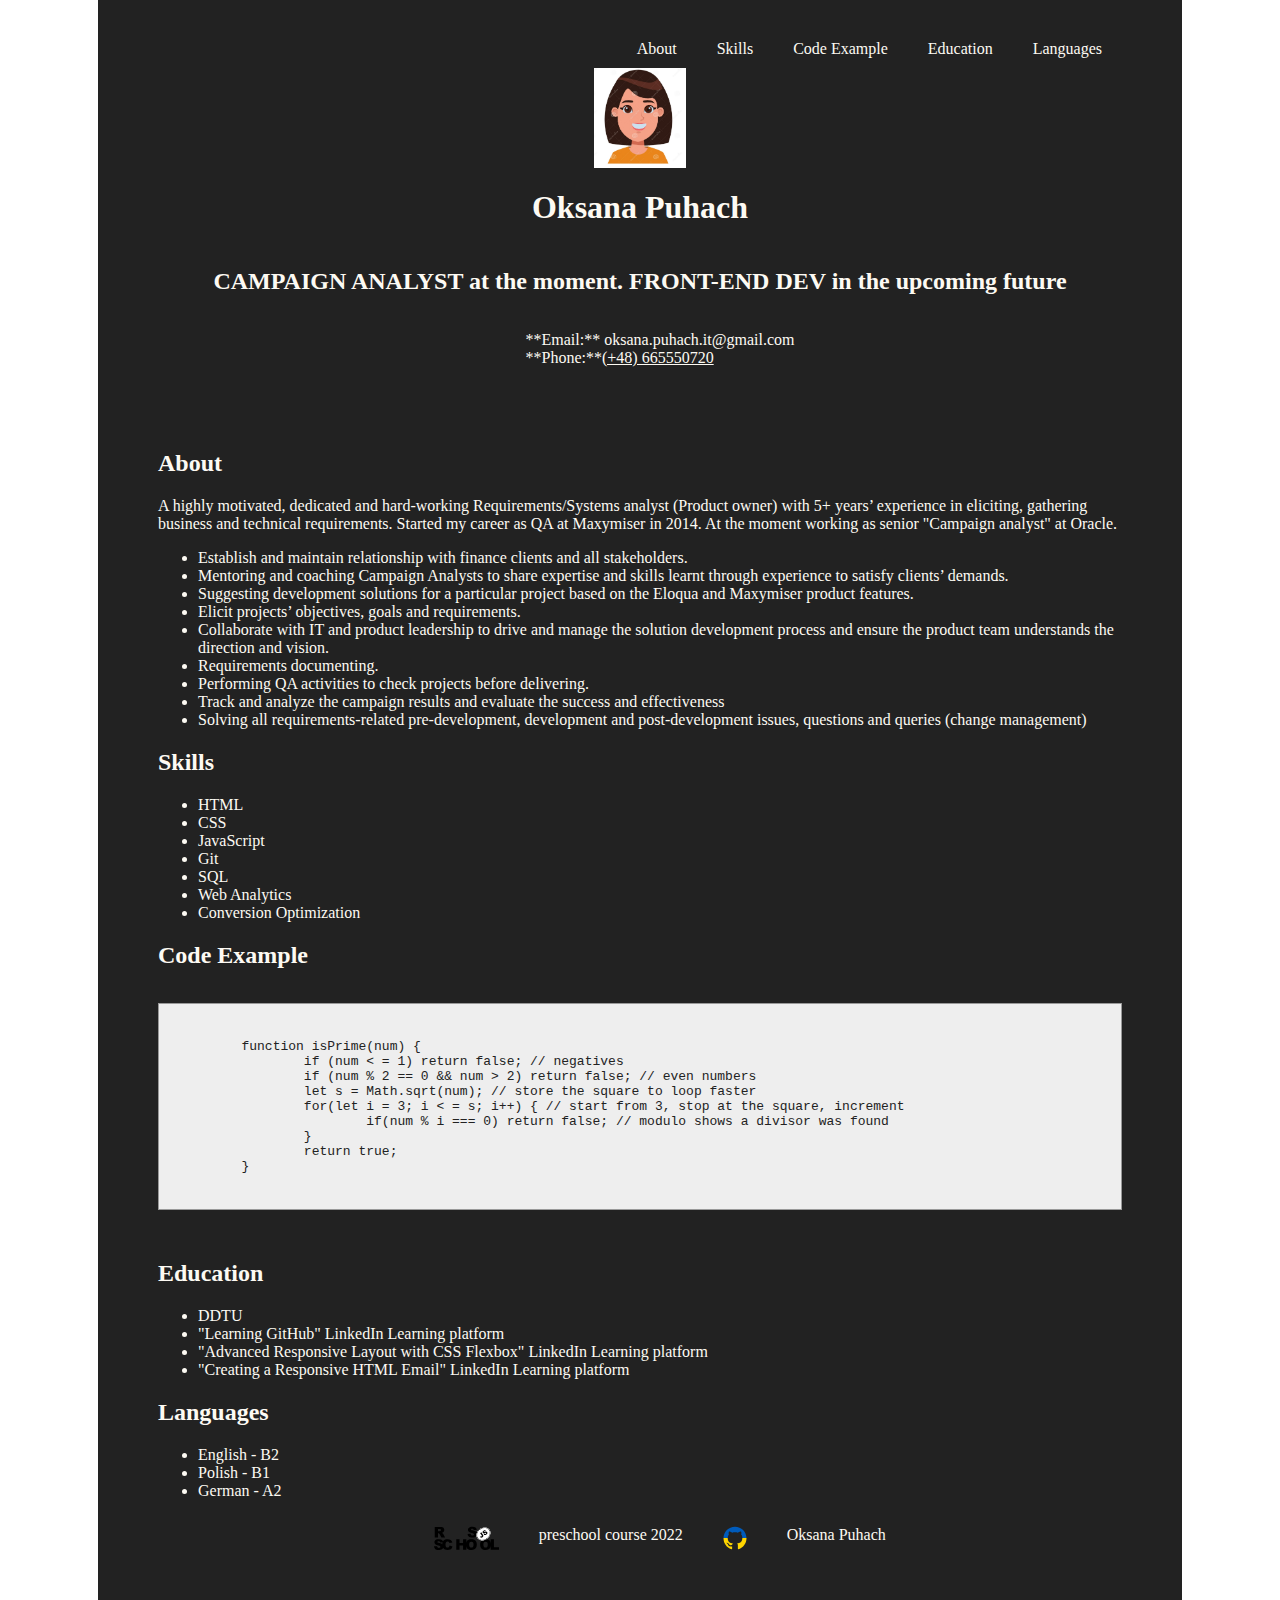
==== index.html @ c7b12337 "feat: fix issues" ====
<!DOCTYPE html>
<html lang="en-US">
	<head>
		<title>Oksana Puhach RSSCHOOL-CV</title>
		<link rel="stylesheet" href="css/style.css">
	<meta charset="UTF-8">
	<meta name="viewport" content="width=device-width, initial-scale=1.0">
	</head>
	<body>
		<div class="wrapper">
			<header>
				<nav class="header">
					<ul class="navigation">
						<li><a aria-label="about" aria-hidden="true" href="#about">About</a></li>
						<li><a aria-label="skills" aria-hidden="true" href="#skills">Skills</a></li>
						<li><a aria-label="code_example" aria-hidden="true" href="#code_example">Code Example</a></li>
						<li><a aria-label="education" aria-hidden="true" href="#education">Education</a></li>
						<li><a aria-label="languages" aria-hidden="true" href="#languages">Languages</a></li>
					</ul>
				</nav>
				<section class="print">
					<img alt="avatar" src="img/avatar.jpg" height="100">
					<h1>Oksana Puhach</h1>
					<h2>CAMPAIGN ANALYST at the moment. FRONT-END DEV in the upcoming future</h2>
			<ul class="contacts">
				<li>**Email:** oksana.puhach.it@gmail.com</li>
				<li>**Phone:**<a class="underline" href="callto:+48665550720">(+48) 665550720</a></li>
			</ul>
				</section>
			</header>
			<main>
					<section class="about">
						<h2><a arial-label="about" aria-hidden="true" id="about">About</a></h2>
						<p>A highly motivated, dedicated and hard-working Requirements/Systems analyst (Product owner) with 5+ years’ experience in eliciting, gathering business and technical requirements. Started my career as QA at Maxymiser in 2014. At the moment working as senior "Campaign analyst" at Oracle.</p>
						<ul>
							<li>Establish and maintain relationship with finance clients and all stakeholders.</li>
							<li>Mentoring and coaching Campaign Analysts to share expertise and skills learnt through experience to satisfy clients’ demands.</li>
							<li>Suggesting development solutions for a particular project based on the Eloqua and Maxymiser product features.</li>
							<li>Elicit projects’ objectives, goals and requirements.</li>
							<li>Collaborate with IT and product leadership to drive and manage the solution development process and ensure the product team understands the direction and vision.</li>
							<li>Requirements documenting. </li>
							<li>Performing QA activities to check projects before delivering. </li>
							<li>Track and analyze the campaign results and evaluate the success and effectiveness </li>
							<li>Solving all requirements-related pre-development, development and post-development issues, questions and queries (change management)</li>
						</ul>
					</section>
					<section class="skills">
						<h2><a aria-label="skills" aria-hidden="true" id="skills">Skills</a></h2>
						<ul>
							<li>HTML</li>
							<li>CSS</li>
							<li>JavaScript</li>
							<li>Git</li>
							<li>SQL</li>
							<li>Web Analytics</li>
							<li>Conversion Optimization</li>
						</ul>
					</section>
					<section class="code_example">
						<h2><a aria-label="code_example" aria-hidden="true" id="code_example">Code Example</a></h2>
	<pre>
		<code>
	function isPrime(num) {
		if (num &lt; = 1) return false; // negatives
		if (num % 2 == 0 && num > 2) return false; // even numbers
		let s = Math.sqrt(num); // store the square to loop faster
		for(let i = 3; i &lt; = s; i++) { // start from 3, stop at the square, increment
			if(num % i === 0) return false; // modulo shows a divisor was found
		}
		return true;
	}
								</code>
							</pre>
					</section>
					<section class="Education">
						<h2><a aria-label="education" aria-hidden="true" id="education">Education</a></h2>
						<ul>
							<li>DDTU</li>
							<li>"Learning GitHub" LinkedIn Learning platform</li>
							<li>"Advanced Responsive Layout with CSS Flexbox" LinkedIn Learning platform</li>
							<li>"Creating a Responsive HTML Email" LinkedIn Learning platform</li>
						</ul>
					</section>
					<section class="Languages">
						<h2><a aria-label="languages" aria-hidden="true" id="languages">Languages</a></h2>
						<ul>
							<li>English - B2</li>
							<li>Polish - B1</li>
							<li>German - A2</li>
						</ul>
					</section>
			</main>
			<footer>
				<ul>
					<li>
						<a  aria-hidden="true" href="https://rs.school/js/" class="footer__link"> <img src="img/rs_school_js.svg" height="24" alt="rs_school_logo"></a>
					</li>
					<li>
						<a href="https://rs.school/js/" class="footer__link">  preschool course 2022</a>
					</li>
					<li>
						<a aria-hidden="true" href="https://github.com/OksanaPugach"><svg xmlns="http://www.w3.org/2000/svg" width="24" height="24" fill="none" class="d-block mt-3 ml-3"><rect x=".75" y="1.275" width="22.5" height="22.5" rx="11.25"></rect><mask id="a" style="mask-type:alpha" maskUnits="userSpaceOnUse" x="0" y="0" width="24" height="24"><path fill-rule="evenodd" clip-rule="evenodd" d="M12 .75C5.646.75.5 5.896.5 12.25c0 5.089 3.292 9.387 7.863 10.91.575.101.79-.244.79-.546 0-.273-.014-1.178-.014-2.142-2.889.532-3.636-.704-3.866-1.35-.13-.331-.69-1.352-1.18-1.625-.402-.216-.977-.748-.014-.762.906-.014 1.553.834 1.769 1.179 1.035 1.74 2.688 1.25 3.349.948.1-.747.402-1.25.733-1.538-2.559-.287-5.232-1.279-5.232-5.678 0-1.25.445-2.285 1.178-3.09-.115-.288-.517-1.467.115-3.048 0 0 .963-.302 3.163 1.179.92-.259 1.897-.388 2.875-.388.977 0 1.955.13 2.875.388 2.2-1.495 3.162-1.179 3.162-1.179.633 1.581.23 2.76.115 3.048.733.805 1.179 1.825 1.179 3.09 0 4.413-2.688 5.39-5.247 5.678.417.36.776 1.05.776 2.128 0 1.538-.014 2.774-.014 3.162 0 .302.216.662.79.547 4.543-1.524 7.835-5.837 7.835-10.911C23.5 5.896 18.354.75 12 .75Z" fill="#fff"></path></mask><g mask="url(#a)"><path fill="#005BBB" d="M0 0h24v12H0z"></path><path fill="#FFD500" d="M0 12h24v12H0z"></path></g></svg></a>
					</li>
					<li>
						<a href="https://github.com/OksanaPugach">Oksana Puhach</a>
					</li>
				</ul>
			</footer>
		</div>
	</body>
</html>
---- css/style.css ----
body{
	margin:0;
	padding:0;
	color:#fdfaf3;
}

.wrapper{
	width:964px;
	background-color: #222;
	margin:0 auto;
	padding:30px 60px;
}
.print{
	display:flex;
	flex-direction:column;
	align-items: center;

}
header{

	height:400px;
	color:#fdfaf3;

}

nav .header{

	height:95px;
}

.header ul{
	list-style-type: none;
	margin: 0;
	padding: 0;
	display:flex;
	flex-direction: row;
	flex-wrap: nowrap;
	justify-content: flex-end;
}

ul.contacts{
list-style: none;
}

.navigation li{
	margin:10px 20px;
}
ul li a {
	color:#fdfaf3;
	text-decoration: none;
}

footer ul{
	list-style-type:none;
	display:flex;
	flex-direction: row;
	flex-wrap: nowrap;
	justify-content: center;
}

footer ul li{
	margin: 10px 20px;
}

.underline{
	color:#fdfaf3;
	text-decoration:underline;
}

a:active{
	color:yellow;
	text-decoration: underline;
}

pre code {
    background-color: #eee;
    border: 1px solid #999;
    display: block;
    padding: 20px;
    color:#222
  }
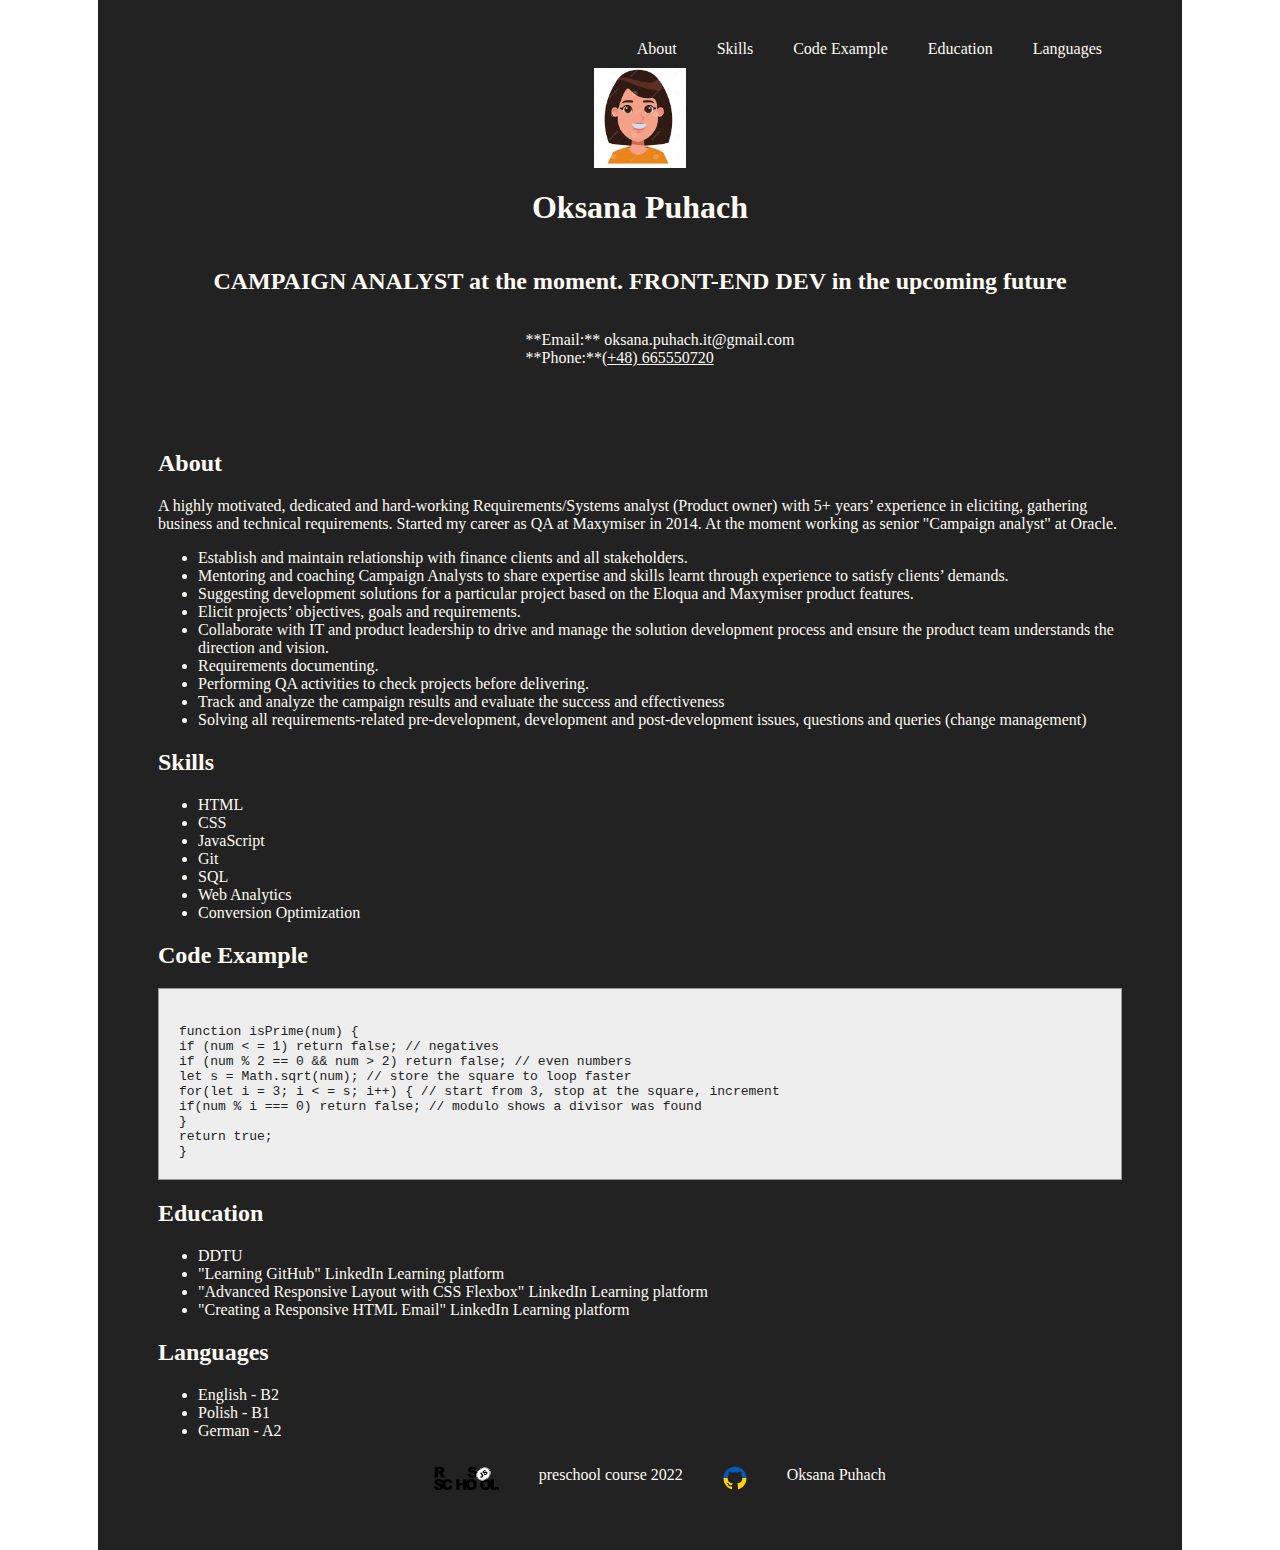
==== commit f71a5d8e: "feat: fix issue" ====
--- a/index.html
+++ b/index.html
@@ -1,111 +1,12 @@
-<!DOCTYPE html>
-<html lang="en-US">
-	<head>
-		<title>Oksana Puhach RSSCHOOL-CV</title>
-		<link rel="stylesheet" href="css/style.css">
-	<meta charset="UTF-8">
-	<meta name="viewport" content="width=device-width, initial-scale=1.0">
-	</head>
-	<body>
-		<div class="wrapper">
-			<header>
-				<nav class="header">
-					<ul class="navigation">
-						<li><a aria-label="about" aria-hidden="true" href="#about">About</a></li>
-						<li><a aria-label="skills" aria-hidden="true" href="#skills">Skills</a></li>
-						<li><a aria-label="code_example" aria-hidden="true" href="#code_example">Code Example</a></li>
-						<li><a aria-label="education" aria-hidden="true" href="#education">Education</a></li>
-						<li><a aria-label="languages" aria-hidden="true" href="#languages">Languages</a></li>
-					</ul>
-				</nav>
-				<section class="print">
-					<img alt="avatar" src="img/avatar.jpg" height="100">
-					<h1>Oksana Puhach</h1>
-					<h2>CAMPAIGN ANALYST at the moment. FRONT-END DEV in the upcoming future</h2>
-			<ul class="contacts">
-				<li>**Email:** oksana.puhach.it@gmail.com</li>
-				<li>**Phone:**<a class="underline" href="callto:+48665550720">(+48) 665550720</a></li>
-			</ul>
-				</section>
-			</header>
-			<main>
-					<section class="about">
-						<h2><a arial-label="about" aria-hidden="true" id="about">About</a></h2>
-						<p>A highly motivated, dedicated and hard-working Requirements/Systems analyst (Product owner) with 5+ years’ experience in eliciting, gathering business and technical requirements. Started my career as QA at Maxymiser in 2014. At the moment working as senior "Campaign analyst" at Oracle.</p>
-						<ul>
-							<li>Establish and maintain relationship with finance clients and all stakeholders.</li>
-							<li>Mentoring and coaching Campaign Analysts to share expertise and skills learnt through experience to satisfy clients’ demands.</li>
-							<li>Suggesting development solutions for a particular project based on the Eloqua and Maxymiser product features.</li>
-							<li>Elicit projects’ objectives, goals and requirements.</li>
-							<li>Collaborate with IT and product leadership to drive and manage the solution development process and ensure the product team understands the direction and vision.</li>
-							<li>Requirements documenting. </li>
-							<li>Performing QA activities to check projects before delivering. </li>
-							<li>Track and analyze the campaign results and evaluate the success and effectiveness </li>
-							<li>Solving all requirements-related pre-development, development and post-development issues, questions and queries (change management)</li>
-						</ul>
-					</section>
-					<section class="skills">
-						<h2><a aria-label="skills" aria-hidden="true" id="skills">Skills</a></h2>
-						<ul>
-							<li>HTML</li>
-							<li>CSS</li>
-							<li>JavaScript</li>
-							<li>Git</li>
-							<li>SQL</li>
-							<li>Web Analytics</li>
-							<li>Conversion Optimization</li>
-						</ul>
-					</section>
-					<section class="code_example">
-						<h2><a aria-label="code_example" aria-hidden="true" id="code_example">Code Example</a></h2>
-	<pre>
-		<code>
-	function isPrime(num) {
-		if (num &lt; = 1) return false; // negatives
-		if (num % 2 == 0 && num > 2) return false; // even numbers
-		let s = Math.sqrt(num); // store the square to loop faster
-		for(let i = 3; i &lt; = s; i++) { // start from 3, stop at the square, increment
-			if(num % i === 0) return false; // modulo shows a divisor was found
-		}
-		return true;
-	}
-								</code>
-							</pre>
-					</section>
-					<section class="Education">
-						<h2><a aria-label="education" aria-hidden="true" id="education">Education</a></h2>
-						<ul>
-							<li>DDTU</li>
-							<li>"Learning GitHub" LinkedIn Learning platform</li>
-							<li>"Advanced Responsive Layout with CSS Flexbox" LinkedIn Learning platform</li>
-							<li>"Creating a Responsive HTML Email" LinkedIn Learning platform</li>
-						</ul>
-					</section>
-					<section class="Languages">
-						<h2><a aria-label="languages" aria-hidden="true" id="languages">Languages</a></h2>
-						<ul>
-							<li>English - B2</li>
-							<li>Polish - B1</li>
-							<li>German - A2</li>
-						</ul>
-					</section>
-			</main>
-			<footer>
-				<ul>
-					<li>
-						<a  aria-hidden="true" href="https://rs.school/js/" class="footer__link"> <img src="img/rs_school_js.svg" height="24" alt="rs_school_logo"></a>
-					</li>
-					<li>
-						<a href="https://rs.school/js/" class="footer__link">  preschool course 2022</a>
-					</li>
-					<li>
-						<a aria-hidden="true" href="https://github.com/OksanaPugach"><svg xmlns="http://www.w3.org/2000/svg" width="24" height="24" fill="none" class="d-block mt-3 ml-3"><rect x=".75" y="1.275" width="22.5" height="22.5" rx="11.25"></rect><mask id="a" style="mask-type:alpha" maskUnits="userSpaceOnUse" x="0" y="0" width="24" height="24"><path fill-rule="evenodd" clip-rule="evenodd" d="M12 .75C5.646.75.5 5.896.5 12.25c0 5.089 3.292 9.387 7.863 10.91.575.101.79-.244.79-.546 0-.273-.014-1.178-.014-2.142-2.889.532-3.636-.704-3.866-1.35-.13-.331-.69-1.352-1.18-1.625-.402-.216-.977-.748-.014-.762.906-.014 1.553.834 1.769 1.179 1.035 1.74 2.688 1.25 3.349.948.1-.747.402-1.25.733-1.538-2.559-.287-5.232-1.279-5.232-5.678 0-1.25.445-2.285 1.178-3.09-.115-.288-.517-1.467.115-3.048 0 0 .963-.302 3.163 1.179.92-.259 1.897-.388 2.875-.388.977 0 1.955.13 2.875.388 2.2-1.495 3.162-1.179 3.162-1.179.633 1.581.23 2.76.115 3.048.733.805 1.179 1.825 1.179 3.09 0 4.413-2.688 5.39-5.247 5.678.417.36.776 1.05.776 2.128 0 1.538-.014 2.774-.014 3.162 0 .302.216.662.79.547 4.543-1.524 7.835-5.837 7.835-10.911C23.5 5.896 18.354.75 12 .75Z" fill="#fff"></path></mask><g mask="url(#a)"><path fill="#005BBB" d="M0 0h24v12H0z"></path><path fill="#FFD500" d="M0 12h24v12H0z"></path></g></svg></a>
-					</li>
-					<li>
-						<a href="https://github.com/OksanaPugach">Oksana Puhach</a>
-					</li>
-				</ul>
-			</footer>
-		</div>
-	</body>
-</html>
+<!DOCTYPE html><html lang="en-US"><head><title>Oksana Puhach RSSCHOOL-CV</title><link rel="stylesheet" href="css/style.css"><meta charset="UTF-8"><meta name="viewport" content="width=device-width, initial-scale=1.0"></head><body><div class="wrapper"><header><nav class="header"><ul class="navigation"><li><a aria-label="about" aria-hidden="true" href="#about">About</a></li><li><a aria-label="skills" aria-hidden="true" href="#skills">Skills</a></li><li><a aria-label="code_example" aria-hidden="true" href="#code_example">Code Example</a></li><li><a aria-label="education" aria-hidden="true" href="#education">Education</a></li><li><a aria-label="languages" aria-hidden="true" href="#languages">Languages</a></li></ul></nav><section class="print"><img alt="avatar" src="img/avatar.jpg" height="100"><h1>Oksana Puhach</h1><h2>CAMPAIGN ANALYST at the moment. FRONT-END DEV in the upcoming future</h2><ul class="contacts"><li>**Email:** oksana.puhach.it@gmail.com</li><li>**Phone:**<a class="underline" href="callto:+48665550720">(+48) 665550720</a></li></ul></section></header><main><section class="about"><h2><a arial-label="about" aria-hidden="true" id="about">About</a></h2><p>A highly motivated, dedicated and hard-working Requirements/Systems analyst (Product owner) with 5+ years’ experience in eliciting, gathering business and technical requirements. Started my career as QA at Maxymiser in 2014. At the moment working as senior "Campaign analyst" at Oracle.</p><ul><li>Establish and maintain relationship with finance clients and all stakeholders.</li><li>Mentoring and coaching Campaign Analysts to share expertise and skills learnt through experience to satisfy clients’ demands.</li><li>Suggesting development solutions for a particular project based on the Eloqua and Maxymiser product features.</li><li>Elicit projects’ objectives, goals and requirements.</li><li>Collaborate with IT and product leadership to drive and manage the solution development process and ensure the product team understands the direction and vision.</li><li>Requirements documenting. </li>
+<li>Performing QA activities to check projects before delivering. </li><li>Track and analyze the campaign results and evaluate the success and effectiveness </li><li>Solving all requirements-related pre-development, development and post-development issues, questions and queries (change management)</li></ul></section><section class="skills"><h2><a aria-label="skills" aria-hidden="true" id="skills">Skills</a></h2><ul><li>HTML</li><li>CSS</li><li>JavaScript</li><li>Git</li><li>SQL</li><li>Web Analytics</li><li>Conversion Optimization</li></ul></section><section class="code_example"><h2><a aria-label="code_example" aria-hidden="true" id="code_example">Code Example</a></h2><pre><code>
+function isPrime(num) {
+if (num &lt; = 1) return false; // negatives
+if (num % 2 == 0 && num > 2) return false; // even numbers
+let s = Math.sqrt(num); // store the square to loop faster
+for(let i = 3; i &lt; = s; i++) { // start from 3, stop at the square, increment
+if(num % i === 0) return false; // modulo shows a divisor was found
+}
+return true;
+}
+</code></pre></section><section class="Education"><h2><a aria-label="education" aria-hidden="true" id="education">Education</a></h2><ul><li>DDTU</li><li>"Learning GitHub" LinkedIn Learning platform</li><li>"Advanced Responsive Layout with CSS Flexbox" LinkedIn Learning platform</li><li>"Creating a Responsive HTML Email" LinkedIn Learning platform</li></ul></section><section class="Languages"><h2><a aria-label="languages" aria-hidden="true" id="languages">Languages</a></h2><ul><li>English - B2</li><li>Polish - B1</li><li>German - A2</li></ul></section></main><footer><ul><li><a  aria-hidden="true" href="https://rs.school/js/" class="footer__link"> <img src="img/rs_school_js.svg" height="24" alt="rs_school_logo"></a></li><li><a href="https://rs.school/js/" class="footer__link">  preschool course 2022</a></li><li><a aria-hidden="true" href="https://github.com/OksanaPugach"><svg xmlns="http://www.w3.org/2000/svg" width="24" height="24" fill="none" class="d-block mt-3 ml-3"><rect x=".75" y="1.275" width="22.5" height="22.5" rx="11.25"></rect><mask id="a" style="mask-type:alpha" maskUnits="userSpaceOnUse" x="0" y="0" width="24" height="24"><path fill-rule="evenodd" clip-rule="evenodd" d="M12 .75C5.646.75.5 5.896.5 12.25c0 5.089 3.292 9.387 7.863 10.91.575.101.79-.244.79-.546 0-.273-.014-1.178-.014-2.142-2.889.532-3.636-.704-3.866-1.35-.13-.331-.69-1.352-1.18-1.625-.402-.216-.977-.748-.014-.762.906-.014 1.553.834 1.769 1.179 1.035 1.74 2.688 1.25 3.349.948.1-.747.402-1.25.733-1.538-2.559-.287-5.232-1.279-5.232-5.678 0-1.25.445-2.285 1.178-3.09-.115-.288-.517-1.467.115-3.048 0 0 .963-.302 3.163 1.179.92-.259 1.897-.388 2.875-.388.977 0 1.955.13 2.875.388 2.2-1.495 3.162-1.179 3.162-1.179.633 1.581.23 2.76.115 3.048.733.805 1.179 1.825 1.179 3.09 0 4.413-2.688 5.39-5.247 5.678.417.36.776 1.05.776 2.128 0 1.538-.014 2.774-.014 3.162 0 .302.216.662.79.547 4.543-1.524 7.835-5.837 7.835-10.911C23.5 5.896 18.354.75 12 .75Z" fill="#fff"></path></mask><g mask="url(#a)"><path fill="#005BBB" d="M0 0h24v12H0z"></path><path fill="#FFD500" d="M0 12h24v12H0z"></path></g></svg></a></li><li><a href="https://github.com/OksanaPugach">Oksana Puhach</a></li></ul></footer></div></body></html>
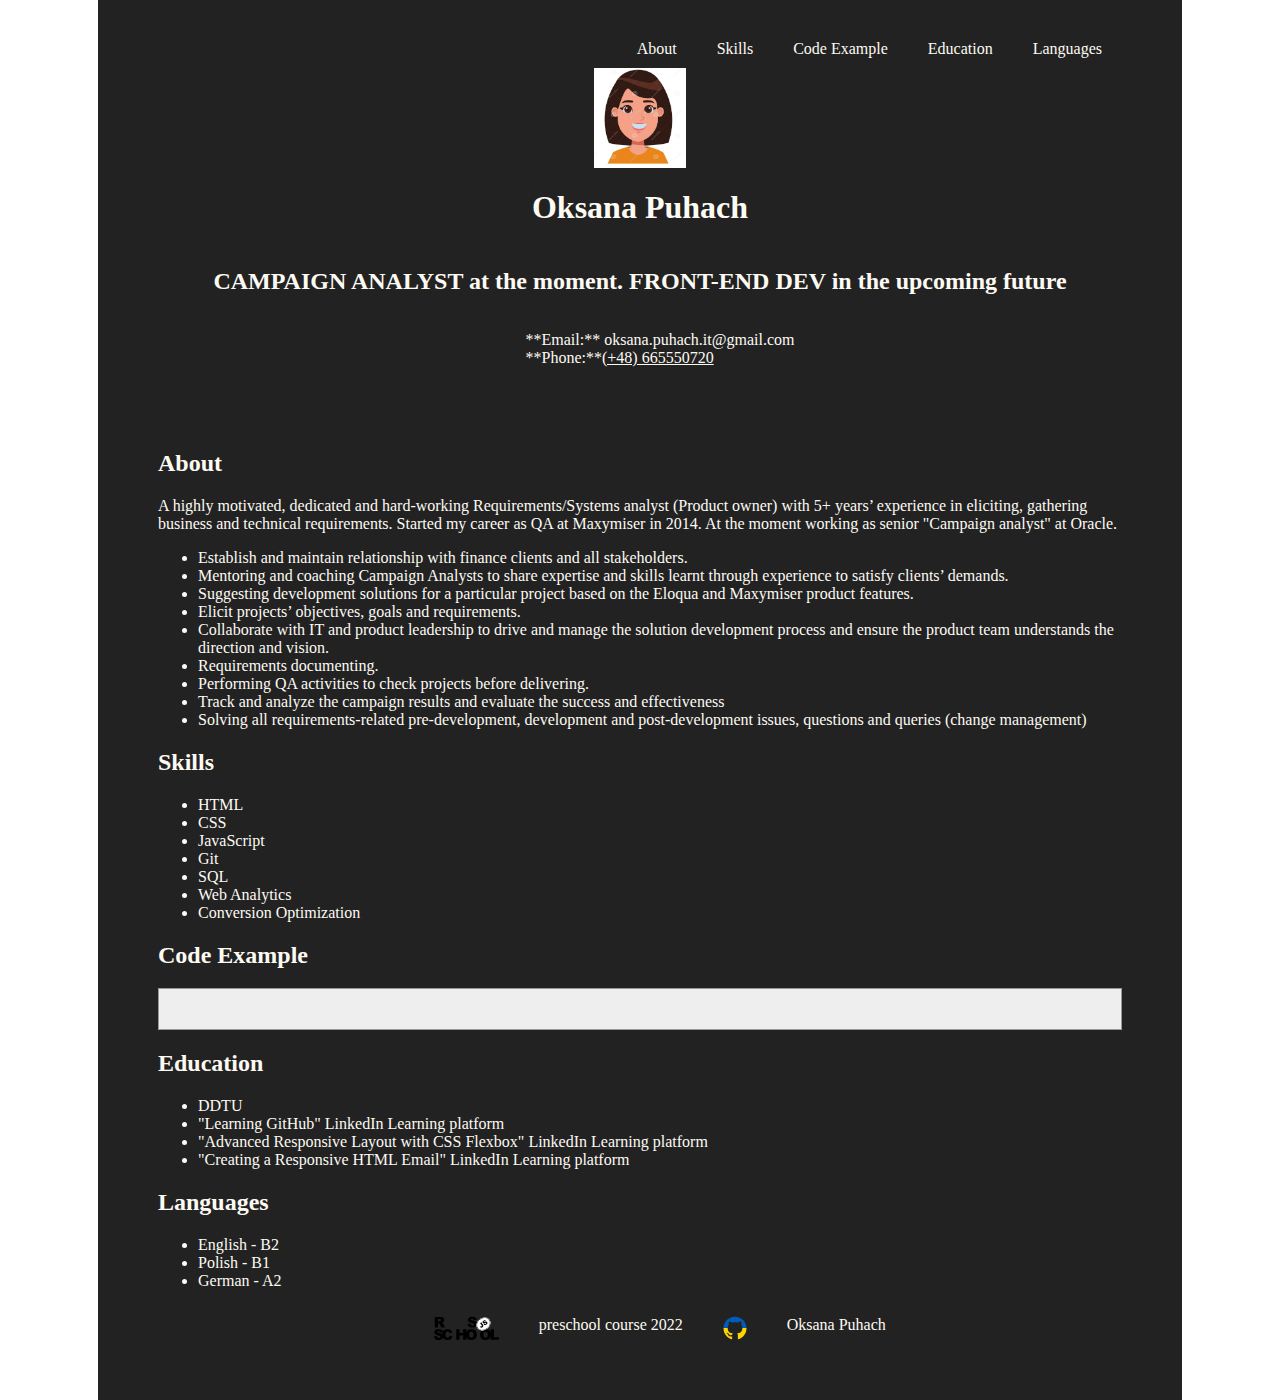
==== commit 879d9974: "feat:fix issue" ====
--- a/index.html
+++ b/index.html
@@ -1,12 +1 @@
-<!DOCTYPE html><html lang="en-US"><head><title>Oksana Puhach RSSCHOOL-CV</title><link rel="stylesheet" href="css/style.css"><meta charset="UTF-8"><meta name="viewport" content="width=device-width, initial-scale=1.0"></head><body><div class="wrapper"><header><nav class="header"><ul class="navigation"><li><a aria-label="about" aria-hidden="true" href="#about">About</a></li><li><a aria-label="skills" aria-hidden="true" href="#skills">Skills</a></li><li><a aria-label="code_example" aria-hidden="true" href="#code_example">Code Example</a></li><li><a aria-label="education" aria-hidden="true" href="#education">Education</a></li><li><a aria-label="languages" aria-hidden="true" href="#languages">Languages</a></li></ul></nav><section class="print"><img alt="avatar" src="img/avatar.jpg" height="100"><h1>Oksana Puhach</h1><h2>CAMPAIGN ANALYST at the moment. FRONT-END DEV in the upcoming future</h2><ul class="contacts"><li>**Email:** oksana.puhach.it@gmail.com</li><li>**Phone:**<a class="underline" href="callto:+48665550720">(+48) 665550720</a></li></ul></section></header><main><section class="about"><h2><a arial-label="about" aria-hidden="true" id="about">About</a></h2><p>A highly motivated, dedicated and hard-working Requirements/Systems analyst (Product owner) with 5+ years’ experience in eliciting, gathering business and technical requirements. Started my career as QA at Maxymiser in 2014. At the moment working as senior "Campaign analyst" at Oracle.</p><ul><li>Establish and maintain relationship with finance clients and all stakeholders.</li><li>Mentoring and coaching Campaign Analysts to share expertise and skills learnt through experience to satisfy clients’ demands.</li><li>Suggesting development solutions for a particular project based on the Eloqua and Maxymiser product features.</li><li>Elicit projects’ objectives, goals and requirements.</li><li>Collaborate with IT and product leadership to drive and manage the solution development process and ensure the product team understands the direction and vision.</li><li>Requirements documenting. </li>
-<li>Performing QA activities to check projects before delivering. </li><li>Track and analyze the campaign results and evaluate the success and effectiveness </li><li>Solving all requirements-related pre-development, development and post-development issues, questions and queries (change management)</li></ul></section><section class="skills"><h2><a aria-label="skills" aria-hidden="true" id="skills">Skills</a></h2><ul><li>HTML</li><li>CSS</li><li>JavaScript</li><li>Git</li><li>SQL</li><li>Web Analytics</li><li>Conversion Optimization</li></ul></section><section class="code_example"><h2><a aria-label="code_example" aria-hidden="true" id="code_example">Code Example</a></h2><pre><code>
-function isPrime(num) {
-if (num &lt; = 1) return false; // negatives
-if (num % 2 == 0 && num > 2) return false; // even numbers
-let s = Math.sqrt(num); // store the square to loop faster
-for(let i = 3; i &lt; = s; i++) { // start from 3, stop at the square, increment
-if(num % i === 0) return false; // modulo shows a divisor was found
-}
-return true;
-}
-</code></pre></section><section class="Education"><h2><a aria-label="education" aria-hidden="true" id="education">Education</a></h2><ul><li>DDTU</li><li>"Learning GitHub" LinkedIn Learning platform</li><li>"Advanced Responsive Layout with CSS Flexbox" LinkedIn Learning platform</li><li>"Creating a Responsive HTML Email" LinkedIn Learning platform</li></ul></section><section class="Languages"><h2><a aria-label="languages" aria-hidden="true" id="languages">Languages</a></h2><ul><li>English - B2</li><li>Polish - B1</li><li>German - A2</li></ul></section></main><footer><ul><li><a  aria-hidden="true" href="https://rs.school/js/" class="footer__link"> <img src="img/rs_school_js.svg" height="24" alt="rs_school_logo"></a></li><li><a href="https://rs.school/js/" class="footer__link">  preschool course 2022</a></li><li><a aria-hidden="true" href="https://github.com/OksanaPugach"><svg xmlns="http://www.w3.org/2000/svg" width="24" height="24" fill="none" class="d-block mt-3 ml-3"><rect x=".75" y="1.275" width="22.5" height="22.5" rx="11.25"></rect><mask id="a" style="mask-type:alpha" maskUnits="userSpaceOnUse" x="0" y="0" width="24" height="24"><path fill-rule="evenodd" clip-rule="evenodd" d="M12 .75C5.646.75.5 5.896.5 12.25c0 5.089 3.292 9.387 7.863 10.91.575.101.79-.244.79-.546 0-.273-.014-1.178-.014-2.142-2.889.532-3.636-.704-3.866-1.35-.13-.331-.69-1.352-1.18-1.625-.402-.216-.977-.748-.014-.762.906-.014 1.553.834 1.769 1.179 1.035 1.74 2.688 1.25 3.349.948.1-.747.402-1.25.733-1.538-2.559-.287-5.232-1.279-5.232-5.678 0-1.25.445-2.285 1.178-3.09-.115-.288-.517-1.467.115-3.048 0 0 .963-.302 3.163 1.179.92-.259 1.897-.388 2.875-.388.977 0 1.955.13 2.875.388 2.2-1.495 3.162-1.179 3.162-1.179.633 1.581.23 2.76.115 3.048.733.805 1.179 1.825 1.179 3.09 0 4.413-2.688 5.39-5.247 5.678.417.36.776 1.05.776 2.128 0 1.538-.014 2.774-.014 3.162 0 .302.216.662.79.547 4.543-1.524 7.835-5.837 7.835-10.911C23.5 5.896 18.354.75 12 .75Z" fill="#fff"></path></mask><g mask="url(#a)"><path fill="#005BBB" d="M0 0h24v12H0z"></path><path fill="#FFD500" d="M0 12h24v12H0z"></path></g></svg></a></li><li><a href="https://github.com/OksanaPugach">Oksana Puhach</a></li></ul></footer></div></body></html>
+<!DOCTYPE html><html lang="en-US"><head><title>Oksana Puhach RSSCHOOL-CV</title><link rel="stylesheet" href="css/style.css"><meta charset="UTF-8"><meta name="viewport" content="width=device-width, initial-scale=1.0"></head><body><div class="wrapper"><header><nav class="header"><ul class="navigation"><li><a aria-label="about" aria-hidden="true" href="#about">About</a></li><li><a aria-label="skills" aria-hidden="true" href="#skills">Skills</a></li><li><a aria-label="code_example" aria-hidden="true" href="#code_example">Code Example</a></li><li><a aria-label="education" aria-hidden="true" href="#education">Education</a></li><li><a aria-label="languages" aria-hidden="true" href="#languages">Languages</a></li></ul></nav><section class="print"><img alt="avatar" src="img/avatar.jpg" height="100"><h1>Oksana Puhach</h1><h2>CAMPAIGN ANALYST at the moment. FRONT-END DEV in the upcoming future</h2><ul class="contacts"><li>**Email:** oksana.puhach.it@gmail.com</li><li>**Phone:**<a class="underline" href="callto:+48665550720">(+48) 665550720</a></li></ul></section></header><main><section class="about"><h2><a arial-label="about" aria-hidden="true" id="about">About</a></h2><p>A highly motivated, dedicated and hard-working Requirements/Systems analyst (Product owner) with 5+ years’ experience in eliciting, gathering business and technical requirements. Started my career as QA at Maxymiser in 2014. At the moment working as senior "Campaign analyst" at Oracle.</p><ul><li>Establish and maintain relationship with finance clients and all stakeholders.</li><li>Mentoring and coaching Campaign Analysts to share expertise and skills learnt through experience to satisfy clients’ demands.</li><li>Suggesting development solutions for a particular project based on the Eloqua and Maxymiser product features.</li><li>Elicit projects’ objectives, goals and requirements.</li><li>Collaborate with IT and product leadership to drive and manage the solution development process and ensure the product team understands the direction and vision.</li><li>Requirements documenting. </li><li>Performing QA activities to check projects before delivering. </li><li>Track and analyze the campaign results and evaluate the success and effectiveness </li><li>Solving all requirements-related pre-development, development and post-development issues, questions and queries (change management)</li></ul></section><section class="skills"><h2><a aria-label="skills" aria-hidden="true" id="skills">Skills</a></h2><ul><li>HTML</li><li>CSS</li><li>JavaScript</li><li>Git</li><li>SQL</li><li>Web Analytics</li><li>Conversion Optimization</li></ul></section><section class="code_example"><h2><a aria-label="code_example" aria-hidden="true" id="code_example">Code Example</a></h2><pre><code></code></pre></section><section class="Education"><h2><a aria-label="education" aria-hidden="true" id="education">Education</a></h2><ul><li>DDTU</li><li>"Learning GitHub" LinkedIn Learning platform</li><li>"Advanced Responsive Layout with CSS Flexbox" LinkedIn Learning platform</li><li>"Creating a Responsive HTML Email" LinkedIn Learning platform</li></ul></section><section class="Languages"><h2><a aria-label="languages" aria-hidden="true" id="languages">Languages</a></h2><ul><li>English - B2</li><li>Polish - B1</li><li>German - A2</li></ul></section></main><footer><ul><li><a  aria-hidden="true" href="https://rs.school/js/" class="footer__link"> <img src="img/rs_school_js.svg" height="24" alt="rs_school_logo"></a></li><li><a href="https://rs.school/js/" class="footer__link">  preschool course 2022</a></li><li><a aria-hidden="true" href="https://github.com/OksanaPugach"><svg xmlns="http://www.w3.org/2000/svg" width="24" height="24" fill="none" class="d-block mt-3 ml-3"><rect x=".75" y="1.275" width="22.5" height="22.5" rx="11.25"></rect><mask id="a" style="mask-type:alpha" maskUnits="userSpaceOnUse" x="0" y="0" width="24" height="24"><path fill-rule="evenodd" clip-rule="evenodd" d="M12 .75C5.646.75.5 5.896.5 12.25c0 5.089 3.292 9.387 7.863 10.91.575.101.79-.244.79-.546 0-.273-.014-1.178-.014-2.142-2.889.532-3.636-.704-3.866-1.35-.13-.331-.69-1.352-1.18-1.625-.402-.216-.977-.748-.014-.762.906-.014 1.553.834 1.769 1.179 1.035 1.74 2.688 1.25 3.349.948.1-.747.402-1.25.733-1.538-2.559-.287-5.232-1.279-5.232-5.678 0-1.25.445-2.285 1.178-3.09-.115-.288-.517-1.467.115-3.048 0 0 .963-.302 3.163 1.179.92-.259 1.897-.388 2.875-.388.977 0 1.955.13 2.875.388 2.2-1.495 3.162-1.179 3.162-1.179.633 1.581.23 2.76.115 3.048.733.805 1.179 1.825 1.179 3.09 0 4.413-2.688 5.39-5.247 5.678.417.36.776 1.05.776 2.128 0 1.538-.014 2.774-.014 3.162 0 .302.216.662.79.547 4.543-1.524 7.835-5.837 7.835-10.911C23.5 5.896 18.354.75 12 .75Z" fill="#fff"></path></mask><g mask="url(#a)"><path fill="#005BBB" d="M0 0h24v12H0z"></path><path fill="#FFD500" d="M0 12h24v12H0z"></path></g></svg></a></li><li><a href="https://github.com/OksanaPugach">Oksana Puhach</a></li></ul></footer></div></body></html>
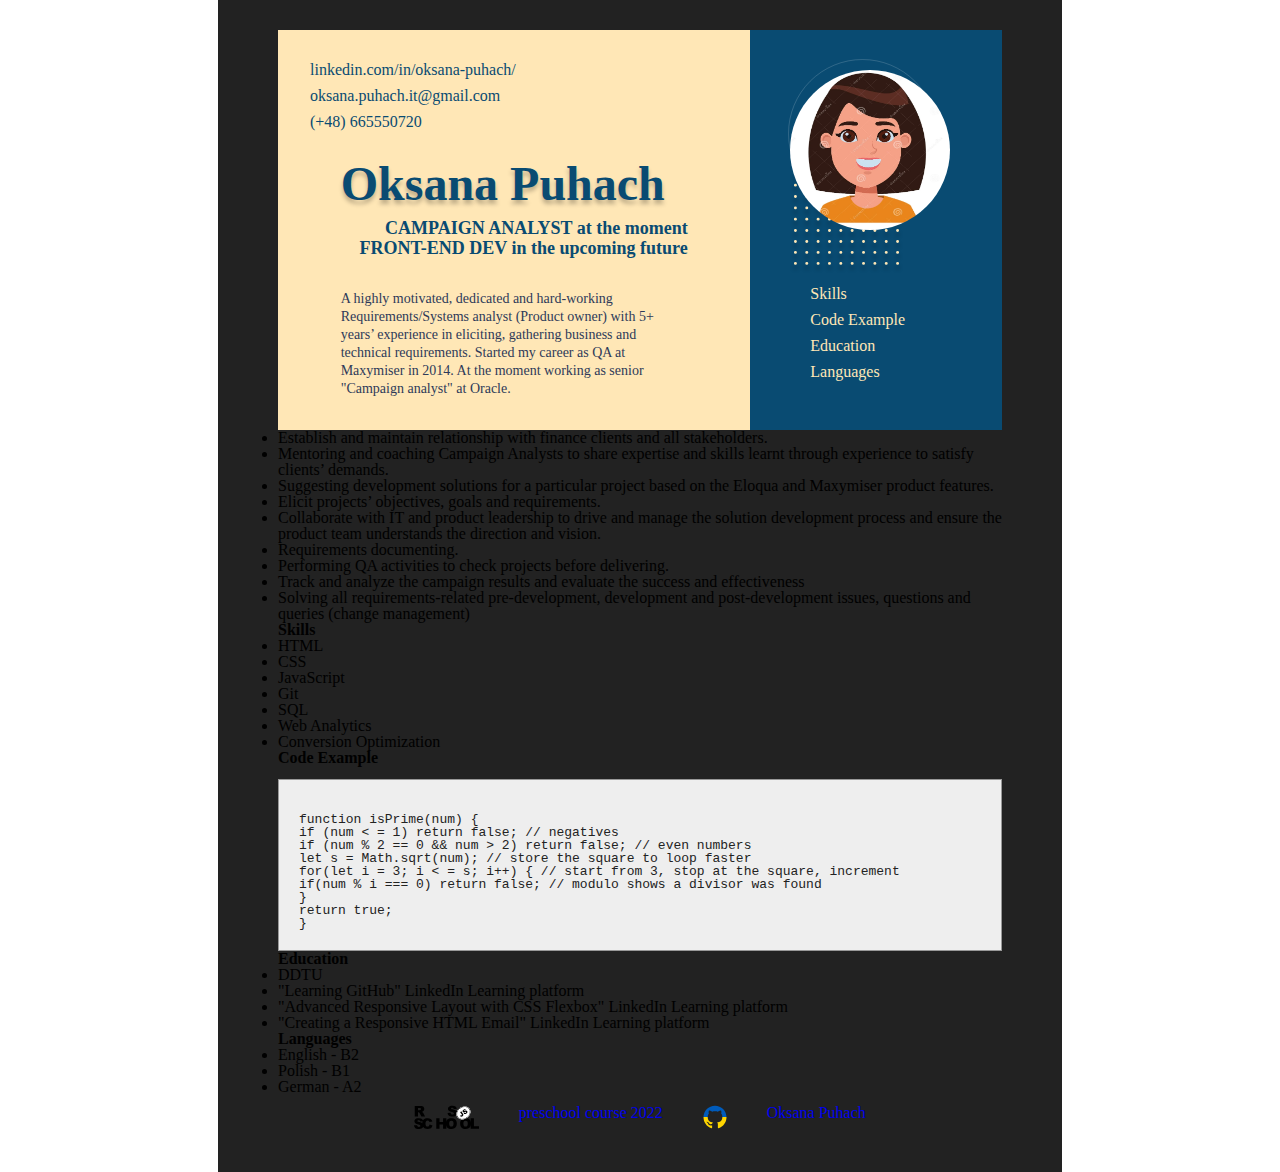
==== commit c25b01da: "feat: update header" ====
--- a/index.html
+++ b/index.html
@@ -1 +1,149 @@
-<!DOCTYPE html><html lang="en-US"><head><title>Oksana Puhach RSSCHOOL-CV</title><link rel="stylesheet" href="css/style.css"><meta charset="UTF-8"><meta name="viewport" content="width=device-width, initial-scale=1.0"></head><body><div class="wrapper"><header><nav class="header"><ul class="navigation"><li><a aria-label="about" aria-hidden="true" href="#about">About</a></li><li><a aria-label="skills" aria-hidden="true" href="#skills">Skills</a></li><li><a aria-label="code_example" aria-hidden="true" href="#code_example">Code Example</a></li><li><a aria-label="education" aria-hidden="true" href="#education">Education</a></li><li><a aria-label="languages" aria-hidden="true" href="#languages">Languages</a></li></ul></nav><section class="print"><img alt="avatar" src="img/avatar.jpg" height="100"><h1>Oksana Puhach</h1><h2>CAMPAIGN ANALYST at the moment. FRONT-END DEV in the upcoming future</h2><ul class="contacts"><li>**Email:** oksana.puhach.it@gmail.com</li><li>**Phone:**<a class="underline" href="callto:+48665550720">(+48) 665550720</a></li></ul></section></header><main><section class="about"><h2><a arial-label="about" aria-hidden="true" id="about">About</a></h2><p>A highly motivated, dedicated and hard-working Requirements/Systems analyst (Product owner) with 5+ years’ experience in eliciting, gathering business and technical requirements. Started my career as QA at Maxymiser in 2014. At the moment working as senior "Campaign analyst" at Oracle.</p><ul><li>Establish and maintain relationship with finance clients and all stakeholders.</li><li>Mentoring and coaching Campaign Analysts to share expertise and skills learnt through experience to satisfy clients’ demands.</li><li>Suggesting development solutions for a particular project based on the Eloqua and Maxymiser product features.</li><li>Elicit projects’ objectives, goals and requirements.</li><li>Collaborate with IT and product leadership to drive and manage the solution development process and ensure the product team understands the direction and vision.</li><li>Requirements documenting. </li><li>Performing QA activities to check projects before delivering. </li><li>Track and analyze the campaign results and evaluate the success and effectiveness </li><li>Solving all requirements-related pre-development, development and post-development issues, questions and queries (change management)</li></ul></section><section class="skills"><h2><a aria-label="skills" aria-hidden="true" id="skills">Skills</a></h2><ul><li>HTML</li><li>CSS</li><li>JavaScript</li><li>Git</li><li>SQL</li><li>Web Analytics</li><li>Conversion Optimization</li></ul></section><section class="code_example"><h2><a aria-label="code_example" aria-hidden="true" id="code_example">Code Example</a></h2><pre><code></code></pre></section><section class="Education"><h2><a aria-label="education" aria-hidden="true" id="education">Education</a></h2><ul><li>DDTU</li><li>"Learning GitHub" LinkedIn Learning platform</li><li>"Advanced Responsive Layout with CSS Flexbox" LinkedIn Learning platform</li><li>"Creating a Responsive HTML Email" LinkedIn Learning platform</li></ul></section><section class="Languages"><h2><a aria-label="languages" aria-hidden="true" id="languages">Languages</a></h2><ul><li>English - B2</li><li>Polish - B1</li><li>German - A2</li></ul></section></main><footer><ul><li><a  aria-hidden="true" href="https://rs.school/js/" class="footer__link"> <img src="img/rs_school_js.svg" height="24" alt="rs_school_logo"></a></li><li><a href="https://rs.school/js/" class="footer__link">  preschool course 2022</a></li><li><a aria-hidden="true" href="https://github.com/OksanaPugach"><svg xmlns="http://www.w3.org/2000/svg" width="24" height="24" fill="none" class="d-block mt-3 ml-3"><rect x=".75" y="1.275" width="22.5" height="22.5" rx="11.25"></rect><mask id="a" style="mask-type:alpha" maskUnits="userSpaceOnUse" x="0" y="0" width="24" height="24"><path fill-rule="evenodd" clip-rule="evenodd" d="M12 .75C5.646.75.5 5.896.5 12.25c0 5.089 3.292 9.387 7.863 10.91.575.101.79-.244.79-.546 0-.273-.014-1.178-.014-2.142-2.889.532-3.636-.704-3.866-1.35-.13-.331-.69-1.352-1.18-1.625-.402-.216-.977-.748-.014-.762.906-.014 1.553.834 1.769 1.179 1.035 1.74 2.688 1.25 3.349.948.1-.747.402-1.25.733-1.538-2.559-.287-5.232-1.279-5.232-5.678 0-1.25.445-2.285 1.178-3.09-.115-.288-.517-1.467.115-3.048 0 0 .963-.302 3.163 1.179.92-.259 1.897-.388 2.875-.388.977 0 1.955.13 2.875.388 2.2-1.495 3.162-1.179 3.162-1.179.633 1.581.23 2.76.115 3.048.733.805 1.179 1.825 1.179 3.09 0 4.413-2.688 5.39-5.247 5.678.417.36.776 1.05.776 2.128 0 1.538-.014 2.774-.014 3.162 0 .302.216.662.79.547 4.543-1.524 7.835-5.837 7.835-10.911C23.5 5.896 18.354.75 12 .75Z" fill="#fff"></path></mask><g mask="url(#a)"><path fill="#005BBB" d="M0 0h24v12H0z"></path><path fill="#FFD500" d="M0 12h24v12H0z"></path></g></svg></a></li><li><a href="https://github.com/OksanaPugach">Oksana Puhach</a></li></ul></footer></div></body></html>
+<!DOCTYPE html>
+<html lang="en-US">
+
+ <head>
+  <title>Oksana Puhach RSSCHOOL-CV</title>
+  <link rel="stylesheet" href="css/style.css">
+  <meta charset="UTF-8">
+  <meta name="viewport" content="width=device-width, initial-scale=1.0">
+ </head>
+
+ <body>
+  <div class="wrapper">
+   <header>
+    <section class="header_left">
+     <ul class="contacts">
+      <li><a class="font_color_blue"
+        href="https://www.linkedin.com/in/oksana-puhach/">linkedin.com/in/oksana-puhach/</a></li>
+      <li><a class="font_color_blue" href="mailto:oksana.puhach.it@gmail.com">oksana.puhach.it@gmail.com</a></li>
+      <li><a class="font_color_blue" href="callto:+48665550720">(+48) 665550720</a></li>
+     </ul>
+     <section class="header_about">
+      <section class="header_about_name">
+       <h1>Oksana Puhach</h1>
+       <h3>CAMPAIGN ANALYST at the moment <br />FRONT-END DEV in the upcoming future</h3>
+      </section>
+      <p class="header_about_cover">A highly motivated, dedicated and hard-working Requirements/Systems analyst (Product
+       owner) with 5+ years’
+       experience in eliciting, gathering business and technical requirements. Started my career as QA at Maxymiser in
+       2014. At the moment working as senior "Campaign analyst" at Oracle.</p>
+     </section>
+    </section>
+    <section class="header_right">
+     <section class="header_right_avatar">
+      <div class="avatar_circle"></div>
+      <img class="avatar_image" alt="avatar" src="img/avatar.jpg" height="100">
+      <img class="avatar_gitdots" alt="dots" src="img/Dot_yellow.svg">
+     </section>
+     <nav class="header_right_nav">
+      <ul class="navigation">
+       <li><a class="font_color_yellow" aria-label="skills" aria-hidden="true" href="#skills">Skills</a></li>
+       <li><a class="font_color_yellow" aria-label="code_example" aria-hidden="true" href="#code_example">Code
+         Example</a></li>
+       <li><a class="font_color_yellow" aria-label="education" aria-hidden="true" href="#education">Education</a></li>
+       <li><a class="font_color_yellow" aria-label="languages" aria-hidden="true" href="#languages">Languages</a></li>
+      </ul>
+     </nav>
+    </section>
+   </header>
+   <main>
+    <section class="about">
+     <ul>
+      <li>Establish and maintain relationship with finance clients and all stakeholders.</li>
+      <li>Mentoring and coaching Campaign Analysts to share expertise and skills learnt through experience to satisfy
+       clients’ demands.</li>
+      <li>Suggesting development solutions for a particular project based on the Eloqua and Maxymiser product features.
+      </li>
+      <li>Elicit projects’ objectives, goals and requirements.</li>
+      <li>Collaborate with IT and product leadership to drive and manage the solution development process and ensure
+       the
+       product team understands the direction and vision.</li>
+      <li>Requirements documenting. </li>
+      <li>Performing QA activities to check projects before delivering. </li>
+      <li>Track and analyze the campaign results and evaluate the success and effectiveness </li>
+      <li>Solving all requirements-related pre-development, development and post-development issues, questions and
+       queries (change management)</li>
+     </ul>
+    </section>
+    <section class="skills">
+     <h2>
+      <a aria-label="skills" aria-hidden="true" id="skills">Skills</a>
+     </h2>
+     <ul>
+      <li>HTML</li>
+      <li>CSS</li>
+      <li>JavaScript</li>
+      <li>Git</li>
+      <li>SQL</li>
+      <li>Web Analytics</li>
+      <li>Conversion Optimization</li>
+     </ul>
+    </section>
+    <section class="code_example">
+     <h2><a aria-label="code_example" aria-hidden="true" id="code_example">Code Example</a></h2>
+     <pre>
+    <code>
+function isPrime(num) {
+if (num &lt; = 1) return false; // negatives
+if (num % 2 == 0 && num > 2) return false; // even numbers
+let s = Math.sqrt(num); // store the square to loop faster
+for(let i = 3; i &lt; = s; i++) { // start from 3, stop at the square, increment
+if(num % i === 0) return false; // modulo shows a divisor was found
+}
+return true;
+}
+</code></pre>
+    </section>
+    <section class="Education">
+     <h2>
+      <a aria-label="education" aria-hidden="true" id="education">Education</a>
+     </h2>
+     <ul>
+      <li>DDTU</li>
+      <li>"Learning GitHub" LinkedIn Learning platform</li>
+      <li>"Advanced Responsive Layout with CSS Flexbox" LinkedIn Learning platform</li>
+      <li>"Creating a Responsive HTML Email" LinkedIn Learning platform</li>
+     </ul>
+    </section>
+    <section class="Languages">
+     <h2>
+      <a aria-label="languages" aria-hidden="true" id="languages">Languages</a>
+     </h2>
+     <ul>
+      <li>English - B2</li>
+      <li>Polish - B1</li>
+      <li>German - A2</li>
+     </ul>
+    </section>
+   </main>
+   <footer>
+    <ul>
+     <li>
+      <a aria-hidden="true" href="https://rs.school/js/" class="footer__link">
+       <img src="img/rs_school_js.svg" height="24" alt="rs_school_logo">
+      </a>
+     </li>
+     <li>
+      <a href="https://rs.school/js/" class="footer__link"> preschool course 2022</a>
+     </li>
+     <li><a aria-hidden="true" href="https://github.com/OksanaPugach"><svg xmlns="http://www.w3.org/2000/svg" width="24"
+        height="24" fill="none" class="d-block mt-3 ml-3">
+        <rect x=".75" y="1.275" width="22.5" height="22.5" rx="11.25"></rect>
+        <mask id="a" style="mask-type:alpha" maskUnits="userSpaceOnUse" x="0" y="0" width="24" height="24">
+         <path fill-rule="evenodd" clip-rule="evenodd"
+          d="M12 .75C5.646.75.5 5.896.5 12.25c0 5.089 3.292 9.387 7.863 10.91.575.101.79-.244.79-.546 0-.273-.014-1.178-.014-2.142-2.889.532-3.636-.704-3.866-1.35-.13-.331-.69-1.352-1.18-1.625-.402-.216-.977-.748-.014-.762.906-.014 1.553.834 1.769 1.179 1.035 1.74 2.688 1.25 3.349.948.1-.747.402-1.25.733-1.538-2.559-.287-5.232-1.279-5.232-5.678 0-1.25.445-2.285 1.178-3.09-.115-.288-.517-1.467.115-3.048 0 0 .963-.302 3.163 1.179.92-.259 1.897-.388 2.875-.388.977 0 1.955.13 2.875.388 2.2-1.495 3.162-1.179 3.162-1.179.633 1.581.23 2.76.115 3.048.733.805 1.179 1.825 1.179 3.09 0 4.413-2.688 5.39-5.247 5.678.417.36.776 1.05.776 2.128 0 1.538-.014 2.774-.014 3.162 0 .302.216.662.79.547 4.543-1.524 7.835-5.837 7.835-10.911C23.5 5.896 18.354.75 12 .75Z"
+          fill="#fff"></path>
+        </mask>
+        <g mask="url(#a)">
+         <path fill="#005BBB" d="M0 0h24v12H0z"></path>
+         <path fill="#FFD500" d="M0 12h24v12H0z"></path>
+        </g>
+       </svg></a>
+     </li>
+     <li><a href="https://github.com/OksanaPugach">Oksana Puhach</a></li>
+    </ul>
+   </footer>
+  </div>
+ </body>
+
+</html>--- a/css/style.css
+++ b/css/style.css
@@ -1,81 +1,344 @@
-body{
-	margin:0;
-	padding:0;
-	color:#fdfaf3;
-}
-
-.wrapper{
-	width:964px;
+html,
+body,
+div,
+span,
+object,
+iframe,
+h1,
+h2,
+h3,
+h4,
+h5,
+h6,
+p,
+blockquote,
+pre,
+abbr,
+address,
+cite,
+code,
+del,
+dfn,
+em,
+img,
+ins,
+kbd,
+q,
+samp,
+small,
+strong,
+sub,
+sup,
+var,
+b,
+i,
+dl,
+dt,
+dd,
+ol,
+ul,
+li,
+fieldset,
+form,
+label,
+legend,
+table,
+caption,
+tbody,
+tfoot,
+thead,
+tr,
+th,
+td,
+article,
+aside,
+canvas,
+details,
+figcaption,
+figure,
+footer,
+header,
+hgroup,
+menu,
+nav,
+section,
+summary,
+time,
+mark,
+audio,
+video {
+	margin: 0;
+	padding: 0;
+	border: 0;
+	outline: 0;
+	font-size: 100%;
+	vertical-align: baseline;
+	background: transparent;
+}
+
+body {
+	line-height: 1;
+}
+
+article,
+aside,
+details,
+figcaption,
+figure,
+footer,
+header,
+hgroup,
+menu,
+nav,
+section {
+	display: block;
+}
+
+nav ul {
+	list-style: none;
+}
+
+blockquote,
+q {
+	quotes: none;
+}
+
+blockquote:before,
+blockquote:after,
+q:before,
+q:after {
+	content: '';
+	content: none;
+}
+
+a {
+	margin: 0;
+	padding: 0;
+	font-size: 100%;
+	vertical-align: baseline;
+	background: transparent;
+}
+
+/* change colours to suit your needs */
+ins {
+	background-color: #ff9;
+	color: #000;
+	text-decoration: none;
+}
+
+/* change colours to suit your needs */
+mark {
+	background-color: #ff9;
+	color: #000;
+	font-style: italic;
+	font-weight: bold;
+}
+
+del {
+	text-decoration: line-through;
+}
+
+abbr[title],
+dfn[title] {
+	border-bottom: 1px dotted;
+	cursor: help;
+}
+
+table {
+	border-collapse: collapse;
+	border-spacing: 0;
+}
+
+/* change border colour to suit your needs */
+hr {
+	display: block;
+	height: 1px;
+	border: 0;
+	border-top: 1px solid #cccccc;
+	margin: 1em 0;
+	padding: 0;
+}
+
+input,
+select {
+	vertical-align: middle;
+}
+
+.font_color_yellow {
+	color: #FFE7B6;
+}
+
+.font_color_blue {
+	color: #094b72;
+}
+
+.font_color_white {
+	color: #ffffff;
+}
+
+.wrapper {
+	width: 724px;
 	background-color: #222;
-	margin:0 auto;
-	padding:30px 60px;
-}
-.print{
-	display:flex;
-	flex-direction:column;
+	margin: 0 auto;
+	padding: 30px 60px;
+}
+
+.print {
+	display: flex;
+	flex-direction: column;
 	align-items: center;
 
 }
-header{
-
-	height:400px;
-	color:#fdfaf3;
-
-}
-
-nav .header{
-
-	height:95px;
-}
-
-.header ul{
+
+header {
+
+	height: 400px;
+	color: #fdfaf3;
+	display: flex;
+	flex-direction: row;
+}
+
+.header_left {
+	width: 452px;
+	background-color: #FFE7B6;
+	color: #094b72;
+	padding: 32px;
+	display: flex;
+	flex-direction: column;
+	justify-content: space-between;
+
+}
+
+.header_right {
+	width: 190px;
+	padding: 40px;
+	background-color: #094b72;
+	position: relative;
+	display: flex;
+	flex-direction: column;
+	justify-content: end;
+}
+
+nav .header {
+	height: 95px;
+}
+
+.header ul {
 	list-style-type: none;
 	margin: 0;
 	padding: 0;
-	display:flex;
+	display: flex;
 	flex-direction: row;
 	flex-wrap: nowrap;
 	justify-content: flex-end;
 }
 
-ul.contacts{
-list-style: none;
-}
-
-.navigation li{
-	margin:10px 20px;
-}
+ul.contacts {
+	list-style: none;
+	display: flex;
+	flex-direction: column;
+	gap: 10px;
+}
+
+h1 {
+	font-size: 48px;
+	text-shadow: 0px 4px 4px rgba(0, 0, 0, 0.25);
+}
+
+h3 {
+	font-size: 18px;
+	text-align: end;
+	line-height: 20px;
+}
+
+.navigation li {
+	margin: 10px 20px;
+}
+
 ul li a {
-	color:#fdfaf3;
+
 	text-decoration: none;
 }
 
-footer ul{
-	list-style-type:none;
-	display:flex;
+.header_about {
+	display: flex;
+	flex-direction: column;
+	width: 347px;
+	height: 238px;
+	gap: 10px;
+	align-self: center;
+	justify-content: space-between;
+}
+
+.header_about_name {
+
+	display: flex;
+	flex-direction: column;
+	gap: 10px;
+}
+
+.header_about_cover {
+	font-size: 14px;
+	line-height: 18px;
+	letter-spacing: -0.01;
+	color: #2E3A59;
+}
+
+.header_right_avatar {}
+
+.avatar_image {
+	width: 160px;
+	height: 160px;
+	border-radius: 50%;
+	z-index: 1;
+	position: absolute;
+	top: 40px;
+}
+
+.avatar_circle {
+	width: 147px;
+	height: 147px;
+	border: solid 1px #ffffff;
+	border-radius: 50%;
+	position: absolute;
+	top: 29px;
+	right: 65px;
+	opacity: 0.16;
+}
+
+.avatar_dots {
+	position: absolute;
+	top: 131px;
+	right: 126px;
+	width: 105px;
+}
+
+footer ul {
+	list-style-type: none;
+	display: flex;
 	flex-direction: row;
 	flex-wrap: nowrap;
 	justify-content: center;
 }
 
-footer ul li{
+footer ul li {
 	margin: 10px 20px;
 }
 
-.underline{
-	color:#fdfaf3;
-	text-decoration:underline;
-}
-
-a:active{
-	color:yellow;
+.underline {
+	color: #094b72;
 	text-decoration: underline;
 }
 
+a:active {
+	color: yellow;
+	text-decoration: underline;
+}
+
 pre code {
-    background-color: #eee;
-    border: 1px solid #999;
-    display: block;
-    padding: 20px;
-    color:#222
-  }+	background-color: #eee;
+	border: 1px solid #999;
+	display: block;
+	padding: 20px;
+	color: #222
+}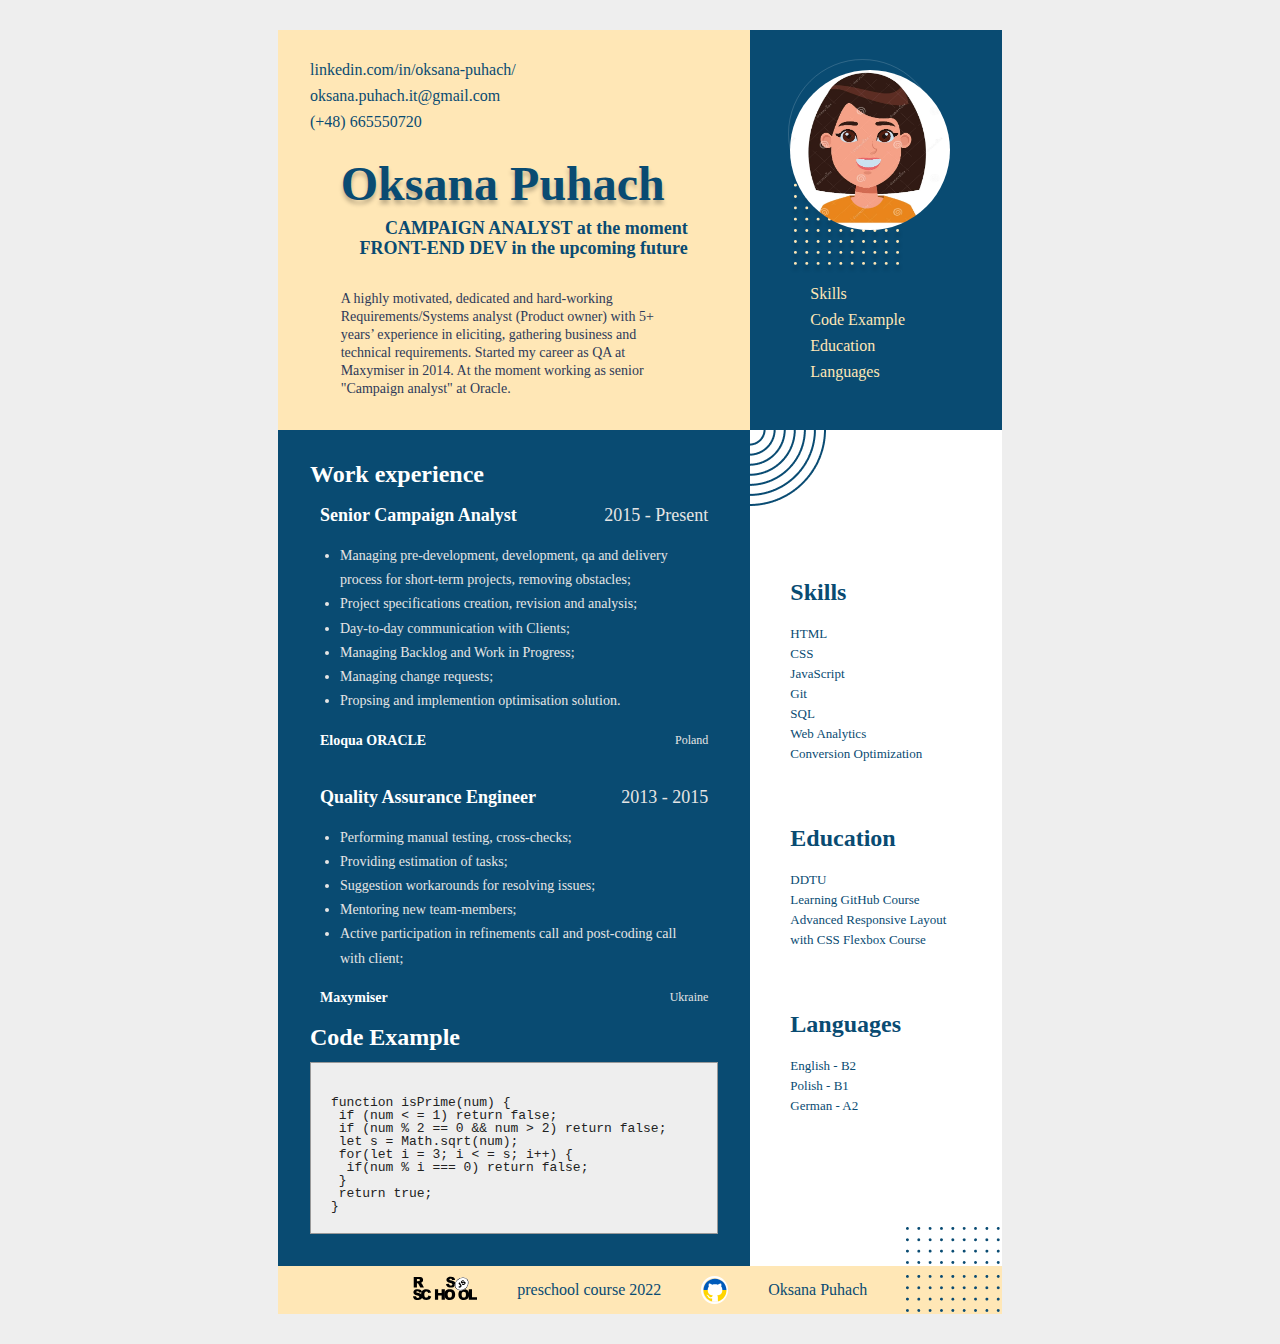
==== commit bff632bf: "feat: design page" ====
--- a/index.html
+++ b/index.html
@@ -47,87 +47,126 @@
     </section>
    </header>
    <main>
-    <section class="about">
-     <ul>
-      <li>Establish and maintain relationship with finance clients and all stakeholders.</li>
-      <li>Mentoring and coaching Campaign Analysts to share expertise and skills learnt through experience to satisfy
-       clients’ demands.</li>
-      <li>Suggesting development solutions for a particular project based on the Eloqua and Maxymiser product features.
-      </li>
-      <li>Elicit projects’ objectives, goals and requirements.</li>
-      <li>Collaborate with IT and product leadership to drive and manage the solution development process and ensure
-       the
-       product team understands the direction and vision.</li>
-      <li>Requirements documenting. </li>
-      <li>Performing QA activities to check projects before delivering. </li>
-      <li>Track and analyze the campaign results and evaluate the success and effectiveness </li>
-      <li>Solving all requirements-related pre-development, development and post-development issues, questions and
-       queries (change management)</li>
-     </ul>
-    </section>
-    <section class="skills">
-     <h2>
-      <a aria-label="skills" aria-hidden="true" id="skills">Skills</a>
-     </h2>
-     <ul>
-      <li>HTML</li>
-      <li>CSS</li>
-      <li>JavaScript</li>
-      <li>Git</li>
-      <li>SQL</li>
-      <li>Web Analytics</li>
-      <li>Conversion Optimization</li>
-     </ul>
-    </section>
-    <section class="code_example">
-     <h2><a aria-label="code_example" aria-hidden="true" id="code_example">Code Example</a></h2>
-     <pre>
+    <section class="main_left">
+     <section class="main_work_experience">
+      <h2>Work experience</h2>
+      <section class="work_section">
+       <section class="work_title">
+        <span class="work_name">Senior Campaign Analyst</span>
+        <span class="work_period">2015 - Present</span>
+       </section>
+
+       <ul class="work_duties">
+        <li>Managing pre-development, development, qa and delivery process for short-term projects, removing obstacles;
+        </li>
+        <li>Project specifications creation, revision and analysis;</li>
+        <li>Day-to-day communication with Clients;</li>
+        <li>Managing Backlog and Work in Progress;</li>
+        <li>Managing change requests;</li>
+        <li>Propsing and implemention optimisation solution.</li>
+       </ul>
+       <section class="work_footer"><span class="work_company">Eloqua ORACLE</span>
+        <span class="work_country">Poland</span>
+       </section>
+
+      </section>
+      <section class="work_section">
+       <section class="work_title">
+        <span class="work_name">Quality Assurance Engineer</span>
+        <span class="work_period">2013 - 2015</span>
+       </section>
+       <ul class="work_duties">
+        <li>Performing manual testing, cross-checks;</li>
+        <li>Providing estimation of tasks;</li>
+        <li>Suggestion workarounds for resolving issues;</li>
+        <li>Mentoring new team-members;</li>
+        <li>Active participation in refinements call and post-coding call with client;</li>
+       </ul>
+       <section class="work_footer"><span class="work_company">Maxymiser</span>
+        <span class="work_country">Ukraine</span>
+       </section>
+
+      </section>
+
+
+     </section>
+     <section class="code_example">
+      <h2><a aria-label="code_example" aria-hidden="true" id="code_example">Code Example</a></h2>
+      <pre>
     <code>
 function isPrime(num) {
-if (num &lt; = 1) return false; // negatives
-if (num % 2 == 0 && num > 2) return false; // even numbers
-let s = Math.sqrt(num); // store the square to loop faster
-for(let i = 3; i &lt; = s; i++) { // start from 3, stop at the square, increment
-if(num % i === 0) return false; // modulo shows a divisor was found
-}
-return true;
+ if (num &lt; = 1) return false;
+ if (num % 2 == 0 && num &gt; 2) return false;
+ let s = Math.sqrt(num);
+ for(let i = 3; i &lt; = s; i++) {
+  if(num % i === 0) return false;
+ }
+ return true;
 }
 </code></pre>
+     </section>
     </section>
-    <section class="Education">
-     <h2>
-      <a aria-label="education" aria-hidden="true" id="education">Education</a>
-     </h2>
-     <ul>
-      <li>DDTU</li>
-      <li>"Learning GitHub" LinkedIn Learning platform</li>
-      <li>"Advanced Responsive Layout with CSS Flexbox" LinkedIn Learning platform</li>
-      <li>"Creating a Responsive HTML Email" LinkedIn Learning platform</li>
-     </ul>
+    <section class="main_right">
+     <img src="img/Lingkaran.png" alt="image" class="image_circle">
+     <section class="skills">
+      <h2>
+       <a aria-label="skills" aria-hidden="true" id="skills">Skills</a>
+      </h2>
+      <ul>
+       <li>HTML</li>
+       <li>CSS</li>
+       <li>JavaScript</li>
+       <li>Git</li>
+       <li>SQL</li>
+       <li>Web Analytics</li>
+       <li>Conversion Optimization</li>
+      </ul>
+     </section>
+     <section class="Education">
+      <h2>
+       <a aria-label="education" aria-hidden="true" id="education">Education</a>
+      </h2>
+      <ul>
+       <li><a href="https://www.dstu.dp.ua/uni/index.html" alt="ddtu link" class="font_color_blue">DDTU</a></li>
+       <li><a href="https://www.linkedin.com/learning/learning-github/what-is-git?u=42751868"
+         alt="Learning GitHub Course" class="font_color_blue">Learning GitHub Course</a>
+       </li>
+       <li><a
+         href="https://www.linkedin.com/learning/advanced-responsive-layouts-with-css-flexbox/using-flexbox-to-create-a-grid-of-cards?autoplay=true&u=42751868"
+         alt="Advanced
+         Responsive Layout with CSS Flexbox Course" class="font_color_blue">Advanced
+         Responsive Layout with CSS Flexbox Course</a></li>
+      </ul>
+     </section>
+     <section class="Languages">
+      <h2>
+       <a aria-label="languages" aria-hidden="true" id="languages">Languages</a>
+      </h2>
+      <ul>
+       <li>English - B2</li>
+       <li>Polish - B1</li>
+       <li>German - A2</li>
+      </ul>
+     </section>
+     <img src="img/Titik-titik.png" alt="dots" class="image_dots">
     </section>
-    <section class="Languages">
-     <h2>
-      <a aria-label="languages" aria-hidden="true" id="languages">Languages</a>
-     </h2>
-     <ul>
-      <li>English - B2</li>
-      <li>Polish - B1</li>
-      <li>German - A2</li>
-     </ul>
-    </section>
+
+
+
+
    </main>
    <footer>
     <ul>
      <li>
-      <a aria-hidden="true" href="https://rs.school/js/" class="footer__link">
+      <a aria-hidden="true" href="https://rs.school/js/" class="footer_link ">
        <img src="img/rs_school_js.svg" height="24" alt="rs_school_logo">
       </a>
      </li>
      <li>
-      <a href="https://rs.school/js/" class="footer__link"> preschool course 2022</a>
+      <a href="https://rs.school/js/" class="footer_link font_color_blue"> preschool course 2022</a>
      </li>
-     <li><a aria-hidden="true" href="https://github.com/OksanaPugach"><svg xmlns="http://www.w3.org/2000/svg" width="24"
-        height="24" fill="none" class="d-block mt-3 ml-3">
+     <li><a class="git_svg" aria-hidden="true" href="https://github.com/OksanaPugach"><svg
+        xmlns="http://www.w3.org/2000/svg" width="24" height="24" fill="#ffffff" class="d-block mt-3 ml-3">
         <rect x=".75" y="1.275" width="22.5" height="22.5" rx="11.25"></rect>
         <mask id="a" style="mask-type:alpha" maskUnits="userSpaceOnUse" x="0" y="0" width="24" height="24">
          <path fill-rule="evenodd" clip-rule="evenodd"
@@ -140,8 +179,9 @@
         </g>
        </svg></a>
      </li>
-     <li><a href="https://github.com/OksanaPugach">Oksana Puhach</a></li>
+     <li><a href="https://github.com/OksanaPugach" class="footer_link font_color_blue">Oksana Puhach</a></li>
     </ul>
+    <img src="img/Titik-titik.png" alt="dots" class="image_dots">
    </footer>
   </div>
  </body>
--- a/css/style.css
+++ b/css/style.css
@@ -164,6 +164,10 @@
 	vertical-align: middle;
 }
 
+body {
+	background-color: #eeeeee;
+}
+
 .font_color_yellow {
 	color: #FFE7B6;
 }
@@ -178,7 +182,7 @@
 
 .wrapper {
 	width: 724px;
-	background-color: #222;
+	background-color: #eeeeee;
 	margin: 0 auto;
 	padding: 30px 60px;
 }
@@ -256,8 +260,21 @@
 }
 
 ul li a {
-
 	text-decoration: none;
+	display: inline-block;
+}
+
+ul li a {
+	transition: all .02s linear;
+}
+
+ul li a:active {
+	color: #999;
+	text-decoration: underline;
+}
+
+ul li a:hover {
+	transform: scale(1.1);
 }
 
 .header_about {
@@ -313,6 +330,119 @@
 	width: 105px;
 }
 
+main {
+	display: flex;
+	flex-direction: row;
+}
+
+
+.main_left {
+	width: 452px;
+	background-color: #094b72;
+	padding: 32px;
+	color: #ffffff;
+	display: flex;
+	flex-direction: column;
+	justify-content: space-around;
+}
+
+h2 {
+	font-size: 24px;
+	font-weight: bold;
+}
+
+.main_right {
+	width: 190px;
+	padding: 150px 40px;
+	background-color: #ffffff;
+	position: relative;
+	overflow: hidden;
+	color: #094b72;
+	display: flex;
+	flex-direction: column;
+	justify-content: space-between;
+}
+
+.main_right ul {
+	list-style: none;
+	font-size: 13px;
+	font-weight: 400;
+	line-height: 20px;
+}
+
+.work_section {
+	padding: 20px 10px;
+}
+
+.skills,
+.Education,
+.Languages {
+	display: flex;
+	flex-direction: column;
+	gap: 20px;
+}
+
+.work_title {
+	display: flex;
+	flex-direction: row;
+	justify-content: space-between;
+}
+
+.work_name {
+	font-size: 18px;
+	font-weight: bold;
+}
+
+.work_period {
+	font-size: 18px;
+	font-weight: 400;
+	color: #E5E5E5;
+}
+
+.work_duties {
+	padding: 20px;
+	font-size: 14px;
+	font-weight: 400;
+	line-height: 173%;
+	color: #E5E5E5;
+}
+
+.work_footer {
+	display: flex;
+	flex-direction: row;
+	justify-content: space-between;
+
+}
+
+.work_company {
+	font-size: 14px;
+	font-weight: 700;
+}
+
+.work_country {
+	font-size: 12px;
+	font-weight: 400;
+	color: #E5E5E5;
+}
+
+.image_circle {
+	position: absolute;
+	top: -77px;
+	left: -77px;
+}
+
+.image_dots {
+	position: absolute;
+	bottom: 0px;
+	right: 0px;
+}
+
+footer {
+	background: #FFE7B6;
+	color: #094b72;
+	position: relative;
+}
+
 footer ul {
 	list-style-type: none;
 	display: flex;
@@ -323,16 +453,16 @@
 
 footer ul li {
 	margin: 10px 20px;
-}
-
-.underline {
-	color: #094b72;
-	text-decoration: underline;
-}
-
-a:active {
-	color: yellow;
-	text-decoration: underline;
+	display: flex;
+	align-self: center;
+}
+
+
+.git_svg {
+	border: 2px solid #ffffff;
+	border-radius: 50%;
+	height: 24px;
+	width: 23px;
 }
 
 pre code {
